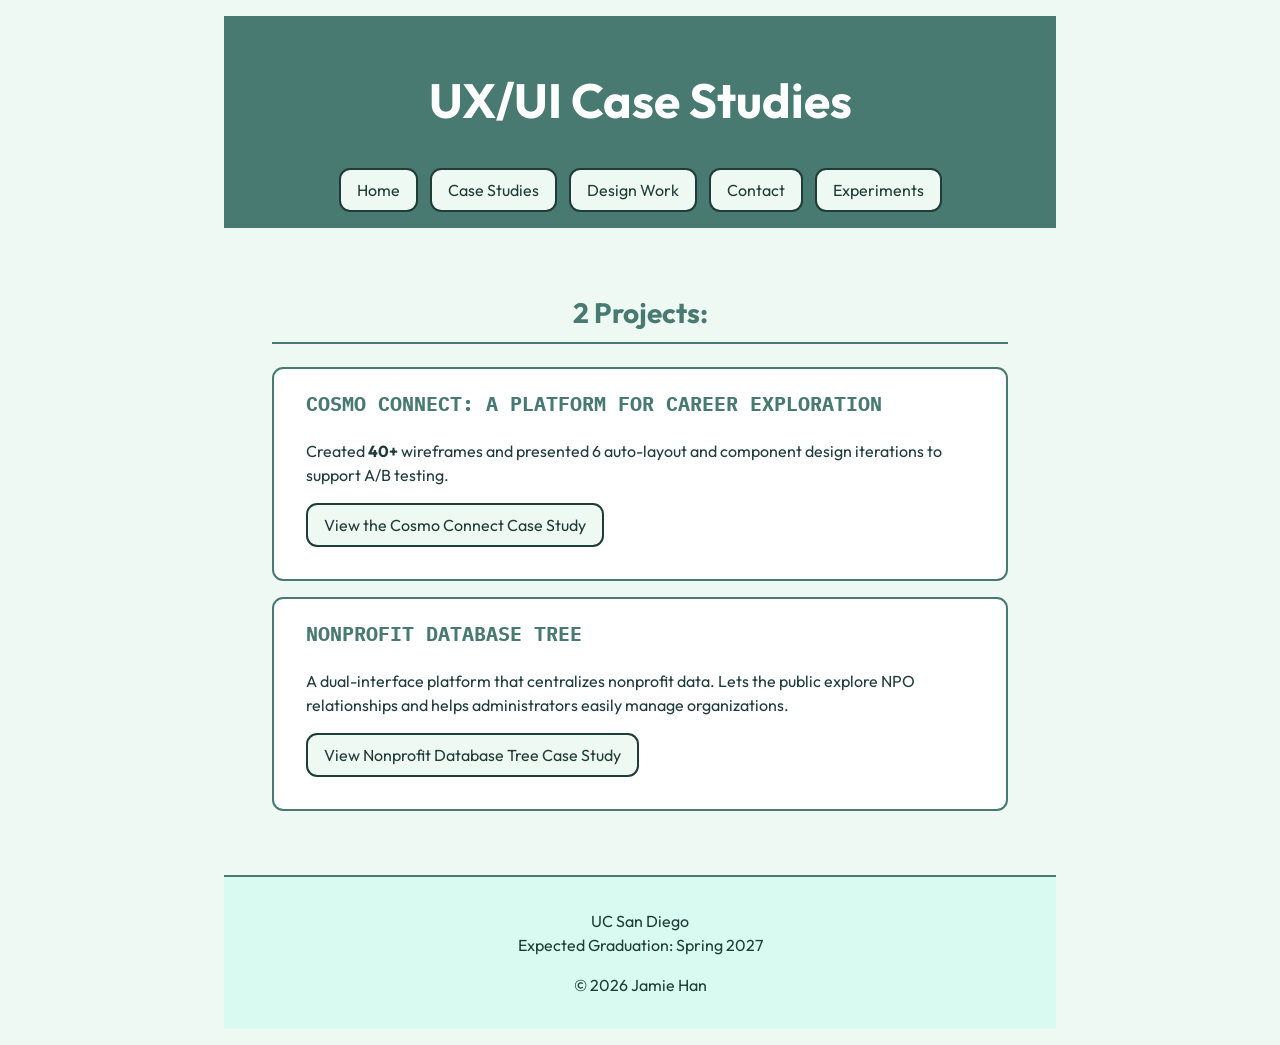
==== case-studies.html @ 9203befb "copied over HW 3 files" ====
<!DOCTYPE html>
<html lang="en">
<head>
  <meta charset="utf-8">
  <meta name="viewport" content="width=device-width, initial-scale=1">
  <title>UX/UI Case Studies | Jamie Han</title>
  <link rel="preconnect" href="https://fonts.googleapis.com">
  <link rel="preconnect" href="https://fonts.gstatic.com" crossorigin>
  <link href="https://fonts.googleapis.com/css2?family=IBM+Plex+Mono:ital,wght@0,100;0,200;0,300;0,400;0,500;0,600;0,700;1,100;1,200;1,300;1,400;1,500;1,600;1,700&family=Outfit:wght@100..900&display=swap" rel="stylesheet">
  <link rel="stylesheet" href="styles.css">
</head>
<body>
  <header>
    <h1>UX/UI Case Studies</h1>
    <nav>
      <ul>
        <li><a class="nav-links" href="index.html">Home</a></li>
        <li><a class="nav-links" href="case-studies.html">Case Studies</a></li>
        <li><a class="nav-links" href="design-work.html">Design Work</a></li>
        <li><a class="nav-links" href="contact.html">Contact</a></li>
        <li><a class="nav-links" href="experiments.html">Experiments</a></li>
      </ul>
    </nav>
  </header>

  <main>
    <h2><span>2</span> Projects:</h2>
    <project-card>
      <article>
        <h3>COSMO CONNECT: A PLATFORM FOR CAREER EXPLORATION</h3>
        <p>Created <b>40+</b> wireframes and presented 6 auto-layout and component design iterations to support A/B testing.</p>
        <a class = "cs-button" href="project-1.html">View the Cosmo Connect Case Study</a>
      </article>
    </project-card>
    
    <project-card>
      <article>
        <h3>NONPROFIT DATABASE TREE</h3>
        <p>A dual-interface platform that centralizes nonprofit data. Lets the public explore NPO relationships and  helps administrators easily manage organizations.</p>
        <a class = "cs-button" href="project-2.html">View Nonprofit Database Tree Case Study</a>
      </article>
    </project-card>
  </main>

  <footer>
    <p>UC San Diego<br>Expected Graduation: Spring 2027</p>
    <p>&copy; 2026 Jamie Han</p>
  </footer>
</body>
</html>
---- styles.css ----
/* Jamie Han
   Repository: https://github.com/jamiexhan/cse134-hw3 */

:root {
  --teal-green: #487A71;
  --dark-green: #1f3c36;
  --light-green: #eff9f4;
  --font-main: 'Outfit', Arial, sans-serif;
  --font-caption: 'IBM Plex Mono', monospace;
}

body{
    font-family: var(--font-main);
    color: var(--teal-green);
    /* backup color in case I no longer want to use color above-> color: #2B5A4F; */
    background-color: var(--light-green);
    line-height: 1.5;
    max-width: 50rem;
    margin: 0 auto;
    padding: 1rem;
}

img,
iframe,
video {
  max-width: 100%;
}

iframe {
  aspect-ratio: 16 / 9;
  height: auto;
}

img,
video {
  height: auto;
}

header{ 
  background-color: var(--teal-green);
  color: white;
  margin: 0 -1rem;
  padding: 1rem;
  text-align: center;
}

footer {
  background-color: rgb(216, 250, 241);
  border-top: 2px solid var(--teal-green);
  margin: 1rem -1rem 0;
  padding: 1rem;
  text-align: center;
}

h1 {
  font-size: 3rem;
}

h2 {
  font-size: 1.75rem;
  text-align: center;
  padding: 0.5rem;
  border-bottom: 2px solid var(--teal-green);
}

h3{
  font-family: var(--font-caption);
  font-size: 1.25rem;
}

p{
  color: var(--dark-green);
}

main {
  padding: 1rem;
}

project-card {
  border: 2px solid var(--teal-green);
  border-radius: 0.7rem;
  background-color: white;
  display: block;
  padding: 0 2rem 2rem 2rem;
  margin: 1rem 0;
}

nav ul {
  display: flex; 
  justify-content: center;
  flex-wrap: wrap;
  gap: 0.75rem;
  list-style: none;
  margin: 0;
  padding: 0;
}

a {
  display: inline-block;
  max-width: 100%;
  padding: 0.5em 1em;
  border: 2px solid var(--dark-green);
  background-color: var(--light-green);
  border-radius: 0.7rem;
  text-decoration: none;
  color: var(--dark-green);
}

a:hover {
  background-color: var(--dark-green);
  color: white;
}

a:focus,
input:focus,
textarea:focus,
select:focus,
button:focus {
  outline: 3px solid var(--dark-green);
  outline-offset: 2px;
}

button {
  padding: 0.5em 1em;
  border: 2px solid var(--dark-green);
  border-radius: 0.7rem;
  background-color: var(--light-green);
  color: var(--dark-green);
  font-family: inherit;
}

button:hover {
  background-color: var(--dark-green);
  color: white;
}

/*To give more contrast in nav bar highlight vs background*/
header a:focus {
  outline-color: var(--light-green);
}

fieldset {
  min-width: 0;
}

/* Attribute selector: target the text and email inputs by their type attribute;
   textarea is grouped in so all three form fields look consistent(on the contact page) */
input[type="text"],
input[type="email"],
textarea{
  width: 100%;
  border-radius: 0.5rem;
  padding: 0.5em;
  max-width: 24rem;
  box-sizing: border-box;
  border: 1px solid var(--dark-green);
}

/* Child combinator: targets only articles that are direct children of a section
   (in gallery page) */
section > article {
  text-align: center;
}

/* Descendant combinator: targets p that lives anywhere inside a section
   (in index & gallery page dialog box) */
section p{
  border-left: 2px solid var(--teal-green);
  padding-left: 0.5rem;
}

@media (min-width: 48rem) {
  main {
    padding: 2rem;
  }
}

@media (max-width: 30rem) {
  nav ul {
    flex-direction: column;
  }
  nav a {
    display: block;
    text-align: center;
  }
}
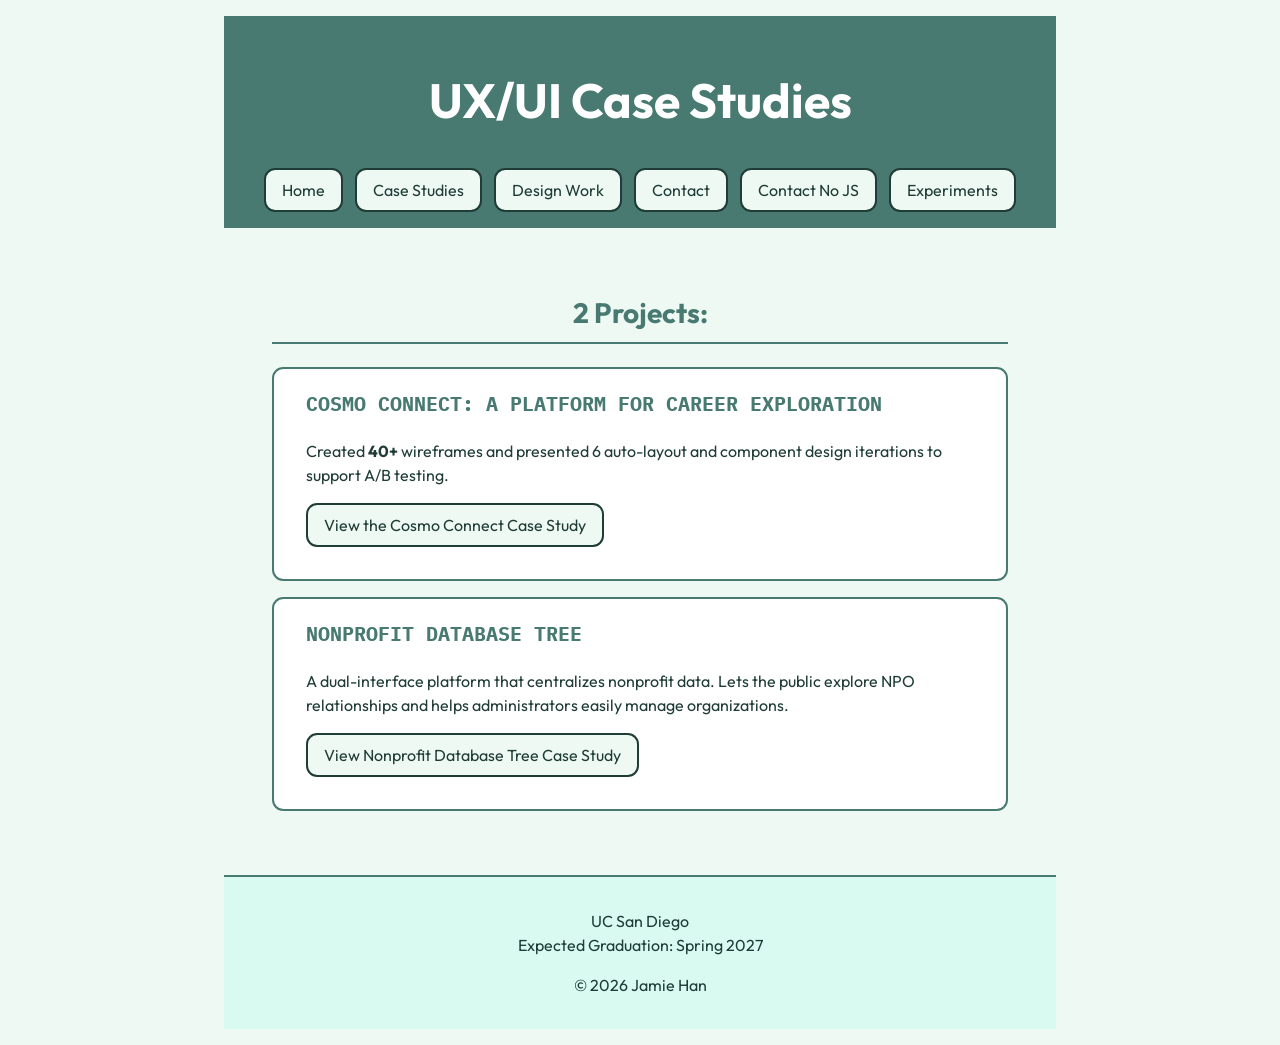
==== commit 0ad4097f: "completed part 1" ====
--- a/case-studies.html
+++ b/case-studies.html
@@ -18,6 +18,7 @@
         <li><a class="nav-links" href="case-studies.html">Case Studies</a></li>
         <li><a class="nav-links" href="design-work.html">Design Work</a></li>
         <li><a class="nav-links" href="contact.html">Contact</a></li>
+        <li><a class="nav-links" href="form-no-js.html">Contact No JS</a></li>
         <li><a class="nav-links" href="experiments.html">Experiments</a></li>
       </ul>
     </nav>
--- a/styles.css
+++ b/styles.css
@@ -120,6 +120,17 @@
   outline-offset: 2px;
 }
 
+form p {
+  display: flex;
+  flex-direction: column;
+  gap: 0.25rem;
+  margin: 0 0 1rem; 
+}
+
+label{
+  font-weight: bold;
+}
+
 button {
   padding: 0.5em 1em;
   border: 2px solid var(--dark-green);
@@ -141,6 +152,9 @@
 
 fieldset {
   min-width: 0;
+  padding: 1rem;
+  border: 2px solid var(--teal-green);
+  border-radius: 0.7rem;
 }
 
 /* Attribute selector: target the text and email inputs by their type attribute;
@@ -156,6 +170,14 @@
   border: 1px solid var(--dark-green);
 }
 
+textarea{
+  resize: vertical;
+}
+
+small{
+  color: var(--dark-green);
+}
+
 /* Child combinator: targets only articles that are direct children of a section
    (in gallery page) */
 section > article {
